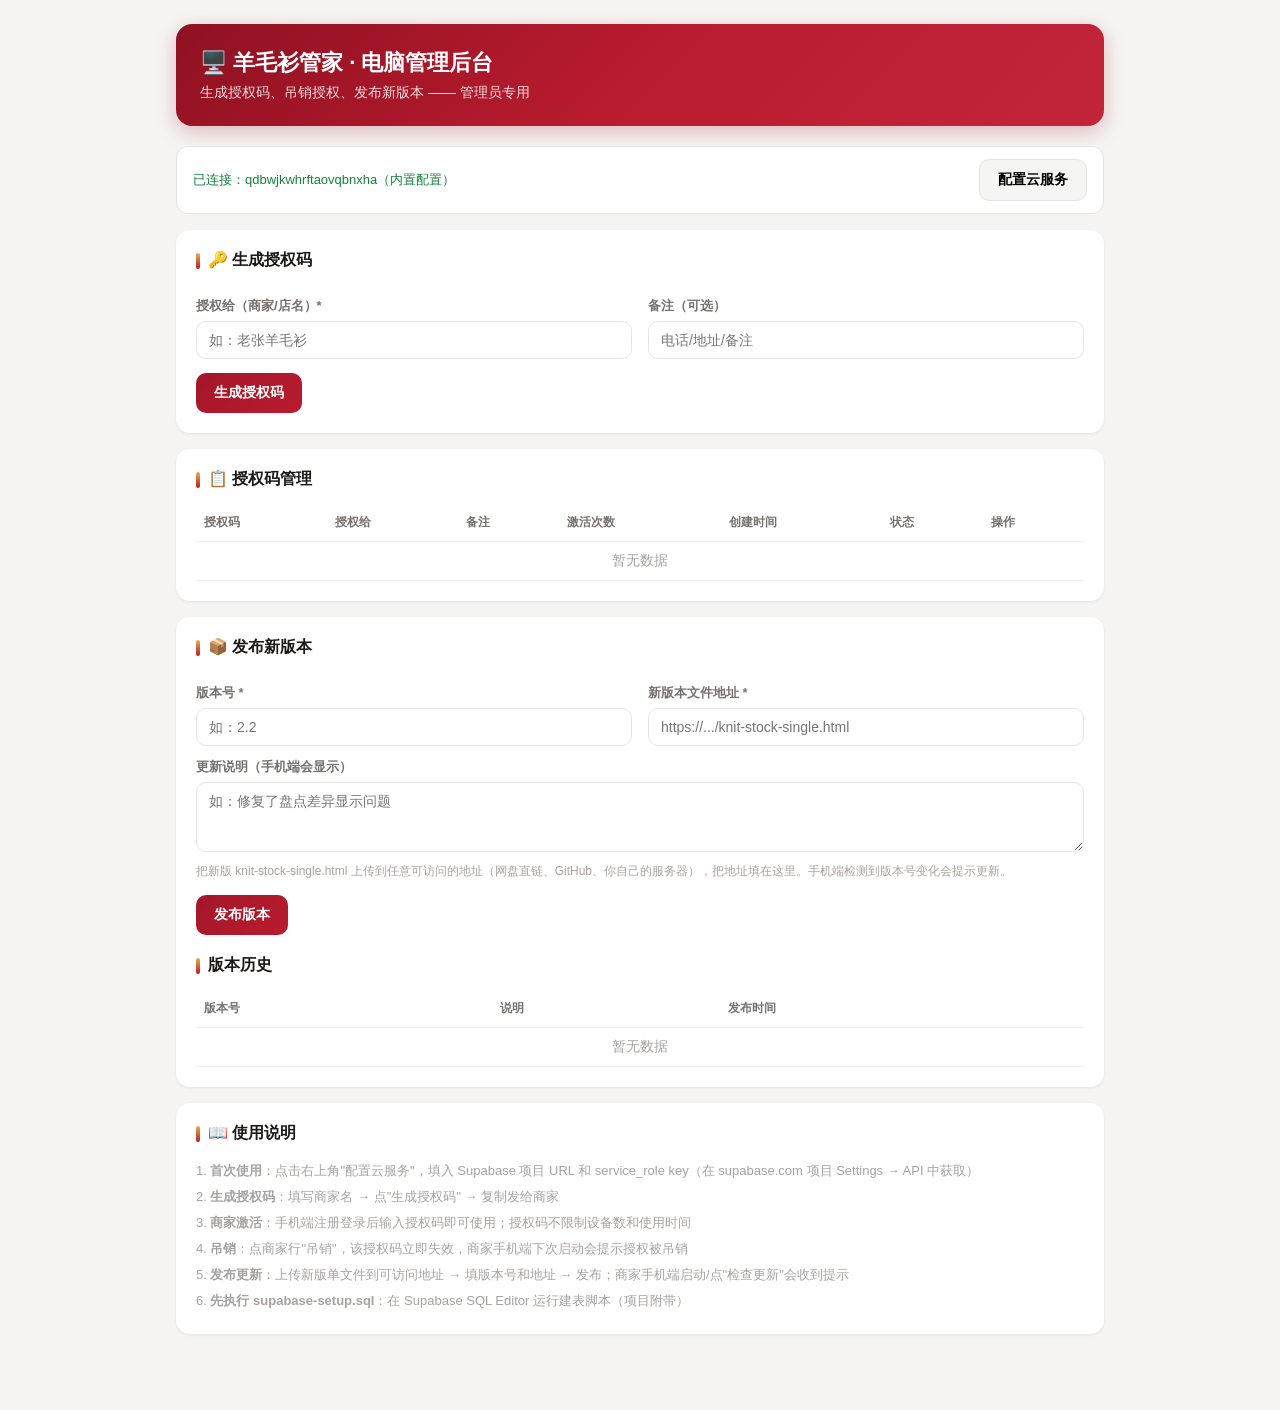
==== admin.html @ 99eb9aea "?? admin.html" ====
<!DOCTYPE html>
<html lang="zh-CN">
<head>
<meta charset="UTF-8">
<meta name="viewport" content="width=device-width, initial-scale=1.0">
<title>羊毛衫管家 · 电脑管理后台</title>
<style>
* { box-sizing: border-box; margin: 0; padding: 0; }
body {
  font-family: -apple-system, BlinkMacSystemFont, "Segoe UI", "PingFang SC", "Microsoft YaHei", sans-serif;
  background: #f6f4f1; color: #1c1917; min-height: 100vh;
}
.wrap { max-width: 960px; margin: 0 auto; padding: 24px 16px 60px; }
header {
  background: linear-gradient(135deg, #8f1122, #b91c2e 50%, #c2253a);
  color: #fff; border-radius: 16px; padding: 24px; margin-bottom: 20px;
  box-shadow: 0 6px 20px rgba(143,17,34,.25);
}
header h1 { font-size: 22px; margin-bottom: 6px; }
header p { opacity: .85; font-size: 14px; }
.card {
  background: #fff; border-radius: 14px; padding: 20px; margin-bottom: 16px;
  box-shadow: 0 1px 3px rgba(28,25,23,.08);
}
.card h2 { font-size: 16px; margin-bottom: 14px; display: flex; align-items: center; gap: 8px; }
.card h2::before { content: ""; width: 4px; height: 16px; border-radius: 2px; background: linear-gradient(#e8b04b,#b91c2e); }
label { display: block; font-size: 13px; color: #78716c; margin: 12px 0 6px; font-weight: 600; }
input, select, textarea {
  width: 100%; padding: 10px 12px; border: 1.5px solid #e7e5e4; border-radius: 10px;
  font-size: 14px; outline: none; font-family: inherit;
}
input:focus, textarea:focus { border-color: #b91c2e; box-shadow: 0 0 0 3px rgba(185,28,46,.1); }
textarea { min-height: 70px; resize: vertical; }
button {
  border: none; border-radius: 10px; padding: 11px 18px; font-size: 14px; font-weight: 600;
  cursor: pointer; font-family: inherit; transition: all .15s;
}
button:active { transform: scale(.97); }
.btn-primary { background: linear-gradient(135deg,#a4162a,#b91c2e); color: #fff; }
.btn-primary:hover { opacity: .92; }
.btn-ghost { background: #fff; border: 1.5px solid #e7e5e4; color: #1c1917; }
.btn-danger { background: #fee2e2; color: #b91c2e; }
.row { display: flex; gap: 10px; flex-wrap: wrap; }
.row > * { flex: 1; min-width: 140px; }
.grid { display: grid; grid-template-columns: 1fr 1fr; gap: 16px; }
@media (max-width: 640px) { .grid { grid-template-columns: 1fr; } }
table { width: 100%; border-collapse: collapse; font-size: 14px; }
th, td { text-align: left; padding: 10px 8px; border-bottom: 1px solid #f0eeec; }
th { color: #78716c; font-size: 12px; font-weight: 600; }
.badge { display: inline-block; padding: 2px 10px; border-radius: 12px; font-size: 12px; font-weight: 600; }
.badge.active { background: #dcfce7; color: #15803d; }
.badge.revoked { background: #fee2e2; color: #b91c2e; }
.code-cell { font-family: ui-monospace, Consolas, monospace; font-weight: 700; letter-spacing: .5px; }
.hint { font-size: 12px; color: #a8a29e; margin-top: 6px; line-height: 1.6; }
.gen-result {
  background: #f9fafb; border: 1.5px dashed #e7e5e4; border-radius: 10px;
  padding: 14px; margin-top: 12px; font-family: ui-monospace, Consolas, monospace;
  font-size: 18px; font-weight: 700; text-align: center; letter-spacing: 2px; color: #b91c2e;
  word-break: break-all;
}
.copy-btn { margin-top: 8px; }
.msg { padding: 10px 14px; border-radius: 10px; margin-top: 12px; font-size: 13px; display: none; }
.msg.ok { display: block; background: #dcfce7; color: #15803d; }
.msg.err { display: block; background: #fee2e2; color: #b91c2e; }
.status-bar {
  background: #fff; border: 1px solid #e7e5e4; border-radius: 12px;
  padding: 12px 16px; margin-bottom: 16px; font-size: 13px; color: #78716c;
  display: flex; align-items: center; justify-content: space-between; gap: 10px; flex-wrap: wrap;
}
.config-form { display: none; }
.config-form.show { display: block; }
.config-btn { background: #f5f5f4; border: 1.5px solid #e7e5e4; }
.vers { font-family: ui-monospace, Consolas, monospace; }
</style>
</head>
<body>
<div class="wrap">
  <header>
    <h1>🖥️ 羊毛衫管家 · 电脑管理后台</h1>
    <p>生成授权码、吊销授权、发布新版本 —— 管理员专用</p>
  </header>

  <!-- 状态栏 -->
  <div class="status-bar">
    <span id="status-text">未连接云服务</span>
    <button class="config-btn" id="btn-config">配置云服务</button>
  </div>

  <!-- 配置表单 -->
  <div class="card config-form" id="config-form">
    <h2>连接 Supabase</h2>
    <label>Supabase URL</label>
    <input id="cfg-url" placeholder="https://xxxx.supabase.co">
    <label>Service Role Key（服务端密钥，仅电脑后台使用，切勿发给手机）</label>
    <input id="cfg-key" type="password" placeholder="eyJhbGciOi...">
    <div class="hint">在 Supabase 项目 → Settings → API 里找到。service_role key 有完全权限，请妥善保管。</div>
    <div class="row" style="margin-top:14px">
      <button class="btn-primary" id="cfg-save">保存并连接</button>
      <button class="btn-ghost" id="cfg-cancel">取消</button>
    </div>
    <div class="msg" id="cfg-msg"></div>
  </div>

  <!-- 生成授权码 -->
  <div class="card">
    <h2>🔑 生成授权码</h2>
    <div class="grid">
      <div>
        <label>授权给（商家/店名）*</label>
        <input id="lic-name" placeholder="如：老张羊毛衫">
      </div>
      <div>
        <label>备注（可选）</label>
        <input id="lic-note" placeholder="电话/地址/备注">
      </div>
    </div>
    <button class="btn-primary" id="lic-generate" style="margin-top:14px">生成授权码</button>
    <div class="gen-result" id="lic-result" style="display:none"></div>
    <button class="btn-ghost copy-btn" id="lic-copy" style="display:none">复制授权码</button>
    <div class="msg" id="lic-msg"></div>
  </div>

  <!-- 授权码列表 -->
  <div class="card">
    <h2>📋 授权码管理</h2>
    <table>
      <thead>
        <tr><th>授权码</th><th>授权给</th><th>备注</th><th>激活次数</th><th>创建时间</th><th>状态</th><th>操作</th></tr>
      </thead>
      <tbody id="lic-table"><tr><td colspan="7" style="text-align:center;color:#a8a29e">暂无数据</td></tr></tbody>
    </table>
  </div>

  <!-- 发布版本 -->
  <div class="card">
    <h2>📦 发布新版本</h2>
    <div class="grid">
      <div>
        <label>版本号 *</label>
        <input id="ver-num" placeholder="如：2.2">
      </div>
      <div>
        <label>新版本文件地址 *</label>
        <input id="ver-url" placeholder="https://.../knit-stock-single.html">
      </div>
    </div>
    <label>更新说明（手机端会显示）</label>
    <textarea id="ver-notes" placeholder="如：修复了盘点差异显示问题"></textarea>
    <div class="hint">把新版 knit-stock-single.html 上传到任意可访问的地址（网盘直链、GitHub、你自己的服务器），把地址填在这里。手机端检测到版本号变化会提示更新。</div>
    <button class="btn-primary" id="ver-publish" style="margin-top:14px">发布版本</button>
    <div class="msg" id="ver-msg"></div>
    <h2 style="margin-top:20px">版本历史</h2>
    <table>
      <thead><tr><th>版本号</th><th>说明</th><th>发布时间</th></tr></thead>
      <tbody id="ver-table"><tr><td colspan="3" style="text-align:center;color:#a8a29e">暂无数据</td></tr></tbody>
    </table>
  </div>

  <!-- 使用说明 -->
  <div class="card">
    <h2>📖 使用说明</h2>
    <div class="hint" style="font-size:13px;line-height:2">
      1. <b>首次使用</b>：点击右上角"配置云服务"，填入 Supabase 项目 URL 和 service_role key（在 supabase.com 项目 Settings → API 中获取）<br>
      2. <b>生成授权码</b>：填写商家名 → 点"生成授权码" → 复制发给商家<br>
      3. <b>商家激活</b>：手机端注册登录后输入授权码即可使用；授权码不限制设备数和使用时间<br>
      4. <b>吊销</b>：点商家行"吊销"，该授权码立即失效，商家手机端下次启动会提示授权被吊销<br>
      5. <b>发布更新</b>：上传新版单文件到可访问地址 → 填版本号和地址 → 发布；商家手机端启动/点"检查更新"会收到提示<br>
      6. <b>先执行 supabase-setup.sql</b>：在 Supabase SQL Editor 运行建表脚本（项目附带）
    </div>
  </div>
</div>

<script>
/* ============ 管理后台逻辑 ============ */
const $ = (s) => document.querySelector(s);

let cfg = { url: "", key: "" };
const SKEY = "knit-admin-cfg";

/** 内置默认配置（管理后台专用 service_role key，仅此后台使用） */
const BUILTIN = {
  url: "https://qdbwjkwhrftaovqbnxha.supabase.co",
  key: "eyJhbGciOiJIUzI1NiIsInR5cCI6IkpXVCJ9.eyJpc3MiOiJzdXBhYmFzZSIsInJlZiI6InFkYndqa3docmZ0YW92cWJueGhhIiwicm9sZSI6InNlcnZpY2Vfcm9sZSIsImlhdCI6MTc4Njk1MDc0OSwiZXhwIjoyMTAyNTI2NzQ5fQ._Ajl7V5nZ98vkz7G0U2AmHcoAip3Yq_cN9t9w4nfKX8"
};

function loadCfg() {
  try { cfg = JSON.parse(localStorage.getItem(SKEY) || "{}"); } catch {}
  // 未配置时用内置默认
  if (!cfg.url || !cfg.key) {
    cfg = { ...BUILTIN };
    saveCfg();
  }
  updateStatus();
}
function saveCfg() {
  localStorage.setItem(SKEY, JSON.stringify(cfg));
  updateStatus();
}
function updateStatus() {
  if (cfg.url && cfg.key) {
    $("#status-text").textContent = "已连接：" + cfg.url.replace("https://", "").replace(".supabase.co", "") + "（内置配置）";
    $("#status-text").style.color = "#15803d";
  } else {
    $("#status-text").textContent = "未连接云服务（点击右侧配置）";
    $("#status-text").style.color = "#a8a29e";
  }
}
function showMsg(el, text, ok) {
  el.textContent = text;
  el.className = "msg " + (ok ? "ok" : "err");
}
function esc(s) {
  return String(s == null ? "" : s).replace(/&/g, "&amp;").replace(/</g, "&lt;").replace(/>/g, "&gt;").replace(/"/g, "&quot;");
}

async function api(path, opts = {}) {
  if (!cfg.url || !cfg.key) throw new Error("未配置云服务，请点右上角\"配置云服务\"");
  const headers = {
    "Content-Type": "application/json",
    "apikey": cfg.key,
    ...(opts.headers || {})
  };
  // 新版 key（sb_ 开头）不是 JWT，不能放 Bearer；旧版 JWT 需要放
  if (!String(cfg.key).startsWith("sb_")) {
    headers["Authorization"] = "Bearer " + cfg.key;
  }
  const res = await fetch(cfg.url + path, { ...opts, headers });
  if (!res.ok) {
    const t = await res.text();
    // 404 常见原因：表未建 / URL 配置错误，给清晰提示
    if (res.status === 404) {
      throw new Error("HTTP 404: 云端表不存在或URL配置错误。请确认已执行 supabase-setup.sql 建表脚本，且 URL 正确（" + cfg.url + "）");
    }
    throw new Error("HTTP " + res.status + ": " + t.slice(0, 200));
  }
  const ct = res.headers.get("content-type") || "";
  return ct.includes("json") ? res.json() : res.text();
}

function genCode() {
  const chars = "ABCDEFGHJKLMNPQRSTUVWXYZ23456789"; // 去掉易混的 I/O/0/1
  const seg = () => Array.from({ length: 4 }, () => chars[Math.floor(Math.random() * chars.length)]).join("");
  return seg() + "-" + seg() + "-" + seg();
}

async function loadLicenses() {
  if (!cfg.url || !cfg.key) return;
  try {
    const rows = await api("/rest/v1/licenses?select=*&order=created_at.desc");
    const activations = await api("/rest/v1/license_activations?select=license_code");
    const countMap = {};
    (activations || []).forEach((a) => { countMap[a.license_code] = (countMap[a.license_code] || 0) + 1; });
    const tb = $("#lic-table");
    if (!rows || !rows.length) {
      tb.innerHTML = '<tr><td colspan="7" style="text-align:center;color:#a8a29e">暂无授权码，点上方生成</td></tr>';
      return;
    }
    tb.innerHTML = rows.map((r) => `
      <tr>
        <td class="code-cell">${esc(r.code)}</td>
        <td>${esc(r.name)}</td>
        <td>${esc(r.note || "—")}</td>
        <td>${countMap[r.code] || 0}</td>
        <td>${new Date(r.created_at).toLocaleDateString("zh-CN")}</td>
        <td>${r.revoked_at ? '<span class="badge revoked">已吊销</span>' : '<span class="badge active">有效</span>'}</td>
        <td>${r.revoked_at ? "" : `<button class="btn-danger" data-revoke="${esc(r.code)}">吊销</button>`}</td>
      </tr>`).join("");
    $$("[data-revoke]").forEach((b) => {
      b.onclick = () => revokeLicense(b.dataset.revoke);
    });
  } catch (e) {
    $("#lic-table").innerHTML = `<tr><td colspan="7" style="text-align:center;color:#b91c2e">加载失败：${esc(e.message)}</td></tr>`;
  }
}

async function revokeLicense(code) {
  if (!confirm("确定吊销授权码 " + code + " 吗？该商家的手机将立即失效。")) return;
  try {
    await api("/rest/v1/licenses?code=eq." + encodeURIComponent(code), {
      method: "PATCH",
      body: JSON.stringify({ revoked_at: new Date().toISOString() })
    });
    showMsg($("#lic-msg"), "已吊销 " + code, true);
    loadLicenses();
  } catch (e) {
    showMsg($("#lic-msg"), "操作失败：" + e.message, false);
  }
}

async function loadVersions() {
  if (!cfg.url || !cfg.key) return;
  try {
    const rows = await api("/rest/v1/app_versions?select=*&order=created_at.desc");
    const tb = $("#ver-table");
    if (!rows || !rows.length) {
      tb.innerHTML = '<tr><td colspan="3" style="text-align:center;color:#a8a29e">暂无版本</td></tr>';
      return;
    }
    tb.innerHTML = rows.map((r) => `
      <tr>
        <td class="vers">v${esc(r.version)}</td>
        <td>${esc(r.notes || "—")}</td>
        <td>${new Date(r.created_at).toLocaleString("zh-CN")}</td>
      </tr>`).join("");
  } catch (e) {
    $("#ver-table").innerHTML = `<tr><td colspan="3" style="text-align:center;color:#b91c2e">加载失败：${esc(e.message)}</td></tr>`;
  }
}

/* ============ 事件 ============ */
const $$ = (s) => Array.from(document.querySelectorAll(s));

$("#btn-config").onclick = () => {
  const f = $("#config-form");
  f.classList.toggle("show");
  if (f.classList.contains("show")) {
    $("#cfg-url").value = cfg.url || BUILTIN.url;
    $("#cfg-key").value = cfg.key || BUILTIN.key;
  }
};
$("#cfg-save").onclick = () => {
  const url = $("#cfg-url").value.trim().replace(/\/+$/, "");
  const key = $("#cfg-key").value.trim();
  if (!url || !key) return showMsg($("#cfg-msg"), "请填写 URL 和 key", false);
  cfg = { url, key };
  saveCfg();
  $("#config-form").classList.remove("show");
  showMsg($("#cfg-msg"), "已保存并连接 ✅", true);
  loadLicenses();
  loadVersions();
};
$("#cfg-cancel").onclick = () => $("#config-form").classList.remove("show");

$("#lic-generate").onclick = async () => {
  const name = $("#lic-name").value.trim();
  if (!name) return showMsg($("#lic-msg"), "请填写授权对象", false);
  if (!cfg.url || !cfg.key) return showMsg($("#lic-msg"), "请先配置云服务", false);
  const code = genCode();
  try {
    await api("/rest/v1/licenses", {
      method: "POST",
      headers: { "Prefer": "return=minimal" },
      body: JSON.stringify({ code, name, note: $("#lic-note").value.trim() })
    });
    $("#lic-result").textContent = code;
    $("#lic-result").style.display = "block";
    $("#lic-copy").style.display = "block";
    showMsg($("#lic-msg"), "授权码已生成 ✅", true);
    $("#lic-name").value = "";
    $("#lic-note").value = "";
    loadLicenses();
  } catch (e) {
    showMsg($("#lic-msg"), "生成失败：" + e.message, false);
  }
};
$("#lic-copy").onclick = () => {
  const code = $("#lic-result").textContent;
  navigator.clipboard.writeText(code).then(() => {
    $("#lic-copy").textContent = "已复制 ✅";
    setTimeout(() => { $("#lic-copy").textContent = "复制授权码"; }, 1500);
  });
};

$("#ver-publish").onclick = async () => {
  const version = $("#ver-num").value.trim();
  const url = $("#ver-url").value.trim();
  if (!version || !url) return showMsg($("#ver-msg"), "请填写版本号和文件地址", false);
  if (!cfg.url || !cfg.key) return showMsg($("#ver-msg"), "请先配置云服务", false);
  try {
    await api("/rest/v1/app_versions", {
      method: "POST",
      headers: { "Prefer": "resolution=merge-duplicates,return=minimal" },
      body: JSON.stringify({ version, url, notes: $("#ver-notes").value.trim() })
    });
    showMsg($("#ver-msg"), "版本 v" + version + " 已发布 ✅ 手机端将检测到更新", true);
    $("#ver-num").value = "";
    $("#ver-url").value = "";
    $("#ver-notes").value = "";
    loadVersions();
  } catch (e) {
    showMsg($("#ver-msg"), "发布失败：" + e.message, false);
  }
};

loadCfg();
</script>
</body>
</html>
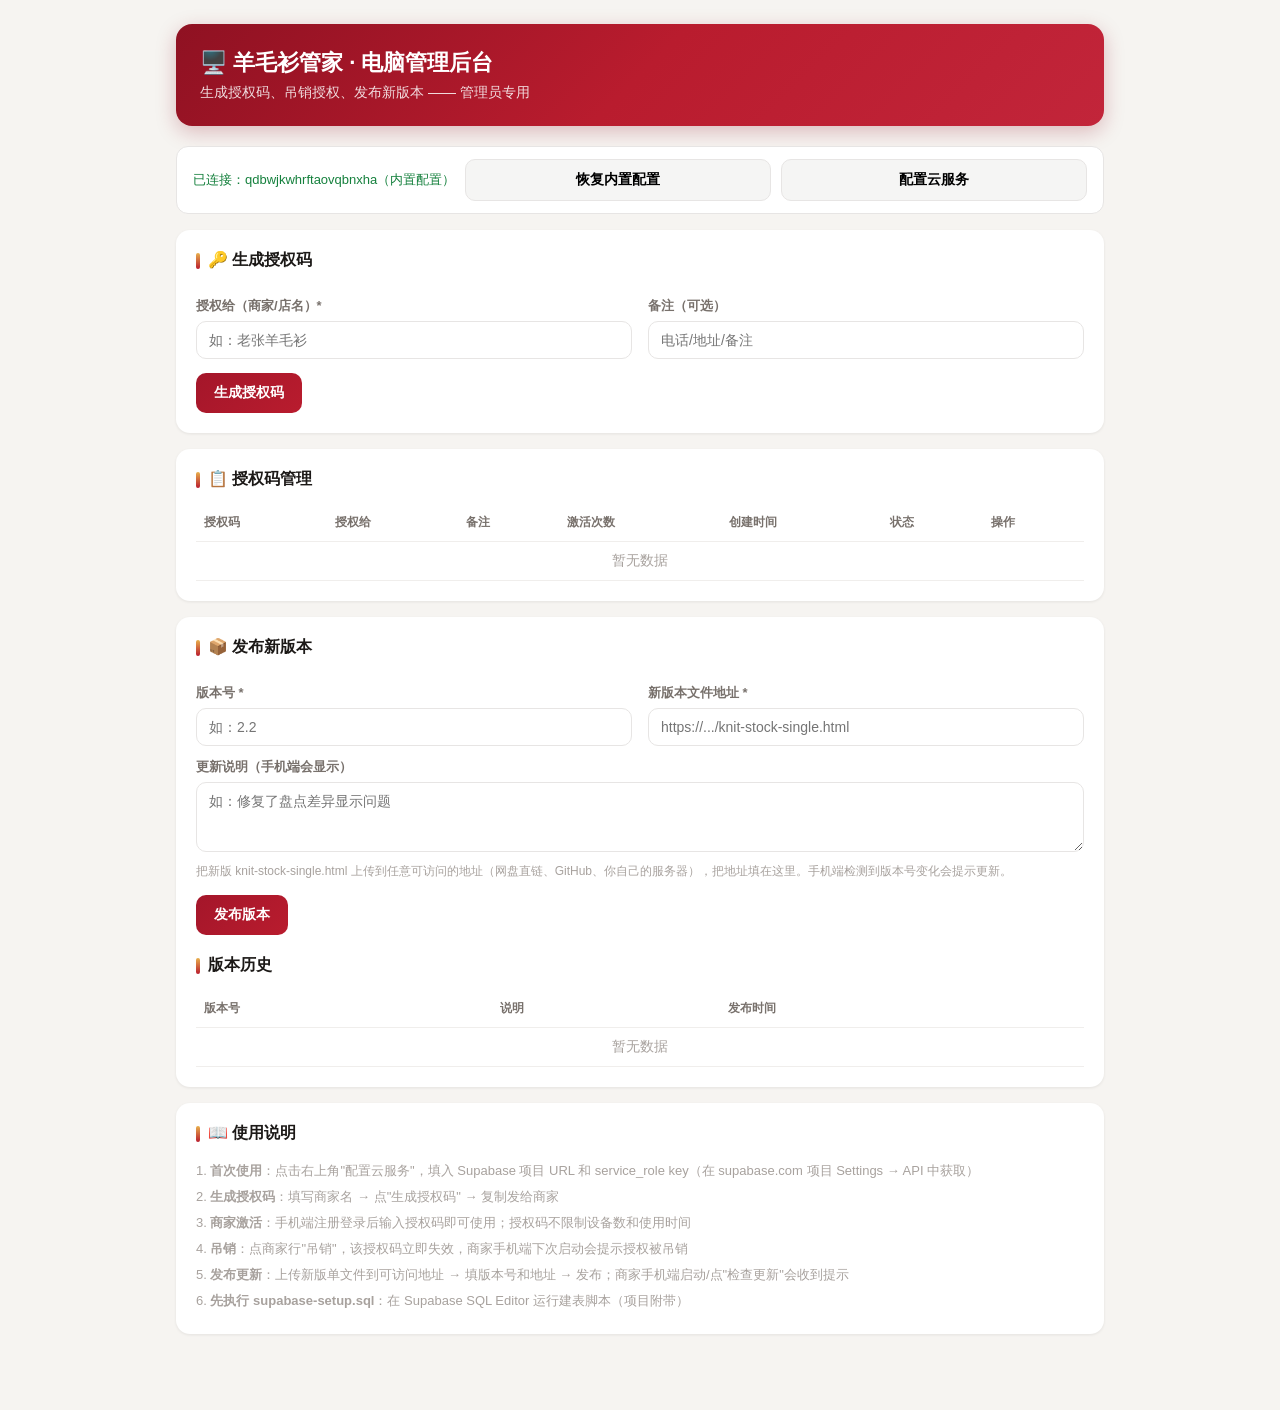
==== commit 21556510: "发布 v3.24" ====
--- a/admin.html
+++ b/admin.html
@@ -83,7 +83,10 @@
   <!-- 状态栏 -->
   <div class="status-bar">
     <span id="status-text">未连接云服务</span>
-    <button class="config-btn" id="btn-config">配置云服务</button>
+    <div class="row" style="flex:1;min-width:180px;justify-content:flex-end;margin:0">
+      <button class="config-btn" id="btn-reset">恢复内置配置</button>
+      <button class="config-btn" id="btn-config">配置云服务</button>
+    </div>
   </div>
 
   <!-- 配置表单 -->
@@ -198,7 +201,8 @@
 }
 function updateStatus() {
   if (cfg.url && cfg.key) {
-    $("#status-text").textContent = "已连接：" + cfg.url.replace("https://", "").replace(".supabase.co", "") + "（内置配置）";
+    const isBuiltin = cfg.url === BUILTIN.url && cfg.key === BUILTIN.key;
+    $("#status-text").textContent = "已连接：" + cfg.url.replace("https://", "").replace(".supabase.co", "") + (isBuiltin ? "（内置配置）" : "（自定义配置）");
     $("#status-text").style.color = "#15803d";
   } else {
     $("#status-text").textContent = "未连接云服务（点击右侧配置）";
@@ -318,6 +322,16 @@
     $("#cfg-key").value = cfg.key || BUILTIN.key;
   }
 };
+// 恢复内置配置：清除浏览器里保存的旧连接（旧配置会导致授权码显示为空）
+$("#btn-reset").onclick = () => {
+  if (!confirm("恢复为内置默认连接？（会清除本机保存的旧配置）")) return;
+  localStorage.removeItem(SKEY);
+  cfg = { ...BUILTIN };
+  saveCfg();
+  loadLicenses();
+  loadVersions();
+  showMsg($("#cfg-msg"), "已恢复内置配置并重新连接 ✅", true);
+};
 $("#cfg-save").onclick = () => {
   const url = $("#cfg-url").value.trim().replace(/\/+$/, "");
   const key = $("#cfg-key").value.trim();
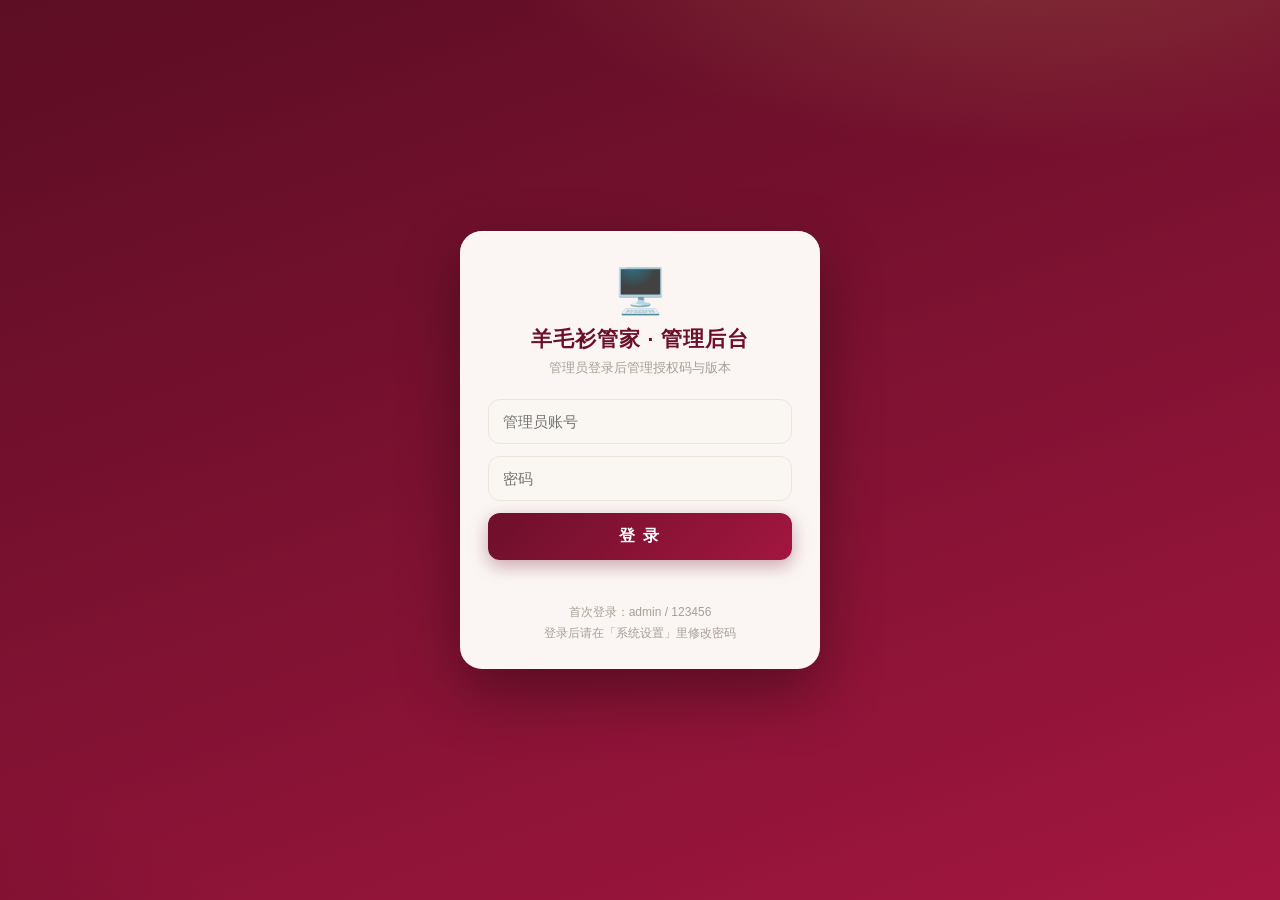
==== commit a887b7b4: "发布 v3.31" ====
--- a/admin.html
+++ b/admin.html
@@ -2,185 +2,310 @@
 <html lang="zh-CN">
 <head>
 <meta charset="UTF-8">
-<meta name="viewport" content="width=device-width, initial-scale=1.0">
-<title>羊毛衫管家 · 电脑管理后台</title>
+<meta name="viewport" content="width=device-width, initial-scale=1.0, maximum-scale=1.0, user-scalable=no">
+<title>羊毛衫管家 · 管理后台</title>
 <style>
 * { box-sizing: border-box; margin: 0; padding: 0; }
 body {
   font-family: -apple-system, BlinkMacSystemFont, "Segoe UI", "PingFang SC", "Microsoft YaHei", sans-serif;
-  background: #f6f4f1; color: #1c1917; min-height: 100vh;
-}
-.wrap { max-width: 960px; margin: 0 auto; padding: 24px 16px 60px; }
-header {
-  background: linear-gradient(135deg, #8f1122, #b91c2e 50%, #c2253a);
-  color: #fff; border-radius: 16px; padding: 24px; margin-bottom: 20px;
-  box-shadow: 0 6px 20px rgba(143,17,34,.25);
-}
-header h1 { font-size: 22px; margin-bottom: 6px; }
-header p { opacity: .85; font-size: 14px; }
+  background: #f4f0ea; color: #241d1b; min-height: 100vh;
+}
+.hidden { display: none !important; }
+
+/* ============ 登录页 ============ */
+#login-mask {
+  position: fixed; inset: 0; z-index: 999;
+  display: flex; align-items: center; justify-content: center; padding: 20px;
+  background:
+    radial-gradient(900px 400px at 80% -10%, rgba(201,163,92,.25), transparent 60%),
+    radial-gradient(700px 400px at -10% 110%, rgba(109,15,43,.55), transparent 55%),
+    linear-gradient(160deg, #5c0d24 0%, #7a1130 45%, #a3163f 100%);
+}
+.login-card {
+  background: rgba(255,253,250,.97); border-radius: 22px; padding: 34px 28px 26px;
+  width: 100%; max-width: 360px; text-align: center;
+  box-shadow: 0 24px 60px rgba(0,0,0,.35), inset 0 1px 0 rgba(255,255,255,.7);
+}
+.login-logo { font-size: 44px; margin-bottom: 8px; }
+.login-card h1 { font-size: 21px; color: #6d0f2b; letter-spacing: 1px; }
+.login-card .sub { font-size: 13px; color: #a89f95; margin: 6px 0 22px; }
+.login-card input {
+  width: 100%; padding: 13px 14px; margin-bottom: 12px;
+  border: 1.5px solid #ebe5de; border-radius: 12px; font-size: 15px; outline: none;
+  background: #faf7f2;
+}
+.login-card input:focus { border-color: #c9a35c; box-shadow: 0 0 0 3px rgba(201,163,92,.15); }
+.login-btn {
+  width: 100%; padding: 13px; border: none; border-radius: 12px;
+  background: linear-gradient(135deg, #6d0f2b, #a3163f); color: #fff;
+  font-size: 16px; font-weight: 700; cursor: pointer; letter-spacing: 2px;
+  box-shadow: 0 6px 18px rgba(109,15,43,.35);
+}
+.login-btn:active { transform: scale(.97); }
+.login-err { color: #b41845; font-size: 13px; margin-top: 10px; min-height: 18px; }
+.login-hint { font-size: 12px; color: #a89f95; margin-top: 14px; line-height: 1.7; }
+
+/* ============ 布局 ============ */
+.app { max-width: 1180px; margin: 0 auto; padding: 0 16px 60px; }
+.navbar {
+  display: flex; align-items: center; justify-content: space-between; gap: 12px;
+  padding: 18px 0 14px; flex-wrap: wrap;
+}
+.brand { display: flex; align-items: center; gap: 10px; }
+.brand .logo {
+  width: 40px; height: 40px; border-radius: 12px; font-size: 20px;
+  background: linear-gradient(135deg, #6d0f2b, #a3163f); color: #fff;
+  display: flex; align-items: center; justify-content: center;
+  box-shadow: 0 4px 12px rgba(109,15,43,.3);
+}
+.brand h1 { font-size: 19px; color: #6d0f2b; letter-spacing: .5px; }
+.brand small { display: block; font-size: 12px; color: #a89f95; font-weight: 400; }
+.navbar-right { display: flex; align-items: center; gap: 10px; flex-wrap: wrap; }
+.status-pill {
+  font-size: 12.5px; padding: 7px 14px; border-radius: 20px;
+  background: #fffdfa; border: 1px solid #ebe5de; color: #7a726a;
+  display: flex; align-items: center; gap: 6px;
+}
+.status-pill .dot { width: 8px; height: 8px; border-radius: 50%; background: #c9a35c; }
+.status-pill.on .dot { background: #15803d; }
+.logout-btn {
+  border: 1.5px solid #ebe5de; background: #fffdfa; color: #7a726a;
+  padding: 8px 16px; border-radius: 20px; font-size: 13px; cursor: pointer;
+}
+.logout-btn:hover { border-color: #b41845; color: #b41845; }
+
+/* Tab 导航 */
+.tabs {
+  display: flex; gap: 6px; margin-bottom: 18px; flex-wrap: wrap;
+  background: #fffdfa; border: 1px solid #ebe5de; border-radius: 16px; padding: 6px;
+  box-shadow: 0 2px 10px rgba(36,29,27,.04);
+}
+.tab-btn {
+  flex: 1; min-width: 120px; padding: 11px 8px; border: none; border-radius: 12px;
+  background: transparent; font-size: 14px; font-weight: 600; color: #7a726a;
+  cursor: pointer; transition: all .2s;
+}
+.tab-btn:hover { color: #6d0f2b; }
+.tab-btn.active {
+  background: linear-gradient(135deg, #6d0f2b, #a3163f); color: #fff;
+  box-shadow: 0 4px 12px rgba(109,15,43,.3);
+}
+
+/* 卡片 */
 .card {
-  background: #fff; border-radius: 14px; padding: 20px; margin-bottom: 16px;
-  box-shadow: 0 1px 3px rgba(28,25,23,.08);
-}
-.card h2 { font-size: 16px; margin-bottom: 14px; display: flex; align-items: center; gap: 8px; }
-.card h2::before { content: ""; width: 4px; height: 16px; border-radius: 2px; background: linear-gradient(#e8b04b,#b91c2e); }
-label { display: block; font-size: 13px; color: #78716c; margin: 12px 0 6px; font-weight: 600; }
+  background: #fffdfa; border: 1px solid #ebe5de; border-radius: 18px; padding: 22px;
+  margin-bottom: 16px; box-shadow: 0 2px 10px rgba(36,29,27,.04), inset 0 1px 0 rgba(255,255,255,.7);
+}
+.card h2 {
+  font-size: 16px; color: #241d1b; margin-bottom: 16px; display: flex; align-items: center; gap: 8px;
+}
+.card h2::before { content: ""; width: 4px; height: 16px; border-radius: 2px; background: linear-gradient(#c9a35c, #a3163f); }
+.grid { display: grid; grid-template-columns: 1fr 1fr; gap: 16px; }
+@media (max-width: 720px) { .grid { grid-template-columns: 1fr; } }
+
+/* 概览统计卡 */
+.stat-grid { display: grid; grid-template-columns: repeat(auto-fit, minmax(150px, 1fr)); gap: 12px; margin-bottom: 16px; }
+.stat-box {
+  background: linear-gradient(160deg, #fffdfa, #f6f1ea); border: 1px solid #ebe5de;
+  border-radius: 16px; padding: 18px 16px; text-align: center;
+}
+.stat-box .num { font-size: 26px; font-weight: 800; background: linear-gradient(120deg, #6d0f2b, #c9a35c); -webkit-background-clip: text; background-clip: text; -webkit-text-fill-color: transparent; }
+.stat-box .lbl { font-size: 12.5px; color: #a89f95; margin-top: 4px; }
+
+/* 表单 */
+label { display: block; font-size: 13px; color: #7a726a; margin: 12px 0 6px; font-weight: 600; }
 input, select, textarea {
-  width: 100%; padding: 10px 12px; border: 1.5px solid #e7e5e4; border-radius: 10px;
-  font-size: 14px; outline: none; font-family: inherit;
-}
-input:focus, textarea:focus { border-color: #b91c2e; box-shadow: 0 0 0 3px rgba(185,28,46,.1); }
+  width: 100%; padding: 11px 13px; border: 1.5px solid #ebe5de; border-radius: 11px;
+  font-size: 14px; outline: none; font-family: inherit; background: #faf7f2;
+}
+input:focus, textarea:focus { border-color: #c9a35c; box-shadow: 0 0 0 3px rgba(201,163,92,.14); background: #fff; }
 textarea { min-height: 70px; resize: vertical; }
-button {
-  border: none; border-radius: 10px; padding: 11px 18px; font-size: 14px; font-weight: 600;
-  cursor: pointer; font-family: inherit; transition: all .15s;
-}
+button { border: none; border-radius: 11px; padding: 11px 18px; font-size: 14px; font-weight: 600; cursor: pointer; font-family: inherit; transition: all .15s; }
 button:active { transform: scale(.97); }
-.btn-primary { background: linear-gradient(135deg,#a4162a,#b91c2e); color: #fff; }
-.btn-primary:hover { opacity: .92; }
-.btn-ghost { background: #fff; border: 1.5px solid #e7e5e4; color: #1c1917; }
-.btn-danger { background: #fee2e2; color: #b91c2e; }
-.row { display: flex; gap: 10px; flex-wrap: wrap; }
-.row > * { flex: 1; min-width: 140px; }
-.grid { display: grid; grid-template-columns: 1fr 1fr; gap: 16px; }
-@media (max-width: 640px) { .grid { grid-template-columns: 1fr; } }
+.btn-primary { background: linear-gradient(135deg, #6d0f2b, #a3163f); color: #fff; box-shadow: 0 4px 12px rgba(109,15,43,.28); }
+.btn-primary:hover { opacity: .93; }
+.btn-ghost { background: #fff; border: 1.5px solid #ebe5de; color: #241d1b; }
+.btn-danger { background: #fce7ec; color: #b41845; }
+.btn-warn { background: #fef3c7; color: #92600a; }
+.row { display: flex; gap: 10px; flex-wrap: wrap; margin-top: 14px; }
+.row > * { flex: 1; min-width: 130px; }
+
+/* 表格 */
+.table-wrap { overflow-x: auto; }
 table { width: 100%; border-collapse: collapse; font-size: 14px; }
-th, td { text-align: left; padding: 10px 8px; border-bottom: 1px solid #f0eeec; }
-th { color: #78716c; font-size: 12px; font-weight: 600; }
-.badge { display: inline-block; padding: 2px 10px; border-radius: 12px; font-size: 12px; font-weight: 600; }
+th, td { text-align: left; padding: 12px 10px; border-bottom: 1px solid #f1ece5; white-space: nowrap; }
+th { color: #a89f95; font-size: 12px; font-weight: 600; }
+tr:hover td { background: #faf7f2; }
+.code-cell { font-family: ui-monospace, Consolas, monospace; font-weight: 700; letter-spacing: .5px; color: #6d0f2b; }
+.badge { display: inline-block; padding: 3px 12px; border-radius: 20px; font-size: 12px; font-weight: 600; }
 .badge.active { background: #dcfce7; color: #15803d; }
-.badge.revoked { background: #fee2e2; color: #b91c2e; }
-.code-cell { font-family: ui-monospace, Consolas, monospace; font-weight: 700; letter-spacing: .5px; }
-.hint { font-size: 12px; color: #a8a29e; margin-top: 6px; line-height: 1.6; }
+.badge.revoked { background: #fce7ec; color: #b41845; }
+.tbl-btn { padding: 6px 12px; font-size: 12.5px; border-radius: 9px; }
+.tbl-btn + .tbl-btn { margin-left: 6px; }
+
+/* 生成结果 */
 .gen-result {
-  background: #f9fafb; border: 1.5px dashed #e7e5e4; border-radius: 10px;
-  padding: 14px; margin-top: 12px; font-family: ui-monospace, Consolas, monospace;
-  font-size: 18px; font-weight: 700; text-align: center; letter-spacing: 2px; color: #b91c2e;
+  background: #faf7f2; border: 1.5px dashed #c9a35c; border-radius: 12px;
+  padding: 16px; margin-top: 14px; font-family: ui-monospace, monospace;
+  font-size: 20px; font-weight: 700; text-align: center; letter-spacing: 3px; color: #6d0f2b;
   word-break: break-all;
 }
-.copy-btn { margin-top: 8px; }
-.msg { padding: 10px 14px; border-radius: 10px; margin-top: 12px; font-size: 13px; display: none; }
+.msg { padding: 11px 14px; border-radius: 10px; margin-top: 12px; font-size: 13px; display: none; }
 .msg.ok { display: block; background: #dcfce7; color: #15803d; }
-.msg.err { display: block; background: #fee2e2; color: #b91c2e; }
-.status-bar {
-  background: #fff; border: 1px solid #e7e5e4; border-radius: 12px;
-  padding: 12px 16px; margin-bottom: 16px; font-size: 13px; color: #78716c;
-  display: flex; align-items: center; justify-content: space-between; gap: 10px; flex-wrap: wrap;
-}
-.config-form { display: none; }
-.config-form.show { display: block; }
-.config-btn { background: #f5f5f4; border: 1.5px solid #e7e5e4; }
-.vers { font-family: ui-monospace, Consolas, monospace; }
+.msg.err { display: block; background: #fce7ec; color: #b41845; }
+.hint { font-size: 12px; color: #a89f95; margin-top: 6px; line-height: 1.7; }
+.fade-in { animation: fadeIn .3s ease; }
+@keyframes fadeIn { from { opacity: 0; transform: translateY(6px); } to { opacity: 1; transform: none; } }
 </style>
 </head>
 <body>
-<div class="wrap">
-  <header>
-    <h1>🖥️ 羊毛衫管家 · 电脑管理后台</h1>
-    <p>生成授权码、吊销授权、发布新版本 —— 管理员专用</p>
-  </header>
-
-  <!-- 状态栏 -->
-  <div class="status-bar">
-    <span id="status-text">未连接云服务</span>
-    <div class="row" style="flex:1;min-width:180px;justify-content:flex-end;margin:0">
-      <button class="config-btn" id="btn-reset">恢复内置配置</button>
-      <button class="config-btn" id="btn-config">配置云服务</button>
-    </div>
-  </div>
-
-  <!-- 配置表单 -->
-  <div class="card config-form" id="config-form">
-    <h2>连接 Supabase</h2>
-    <label>Supabase URL</label>
-    <input id="cfg-url" placeholder="https://xxxx.supabase.co">
-    <label>Service Role Key（服务端密钥，仅电脑后台使用，切勿发给手机）</label>
-    <input id="cfg-key" type="password" placeholder="eyJhbGciOi...">
-    <div class="hint">在 Supabase 项目 → Settings → API 里找到。service_role key 有完全权限，请妥善保管。</div>
-    <div class="row" style="margin-top:14px">
-      <button class="btn-primary" id="cfg-save">保存并连接</button>
-      <button class="btn-ghost" id="cfg-cancel">取消</button>
-    </div>
-    <div class="msg" id="cfg-msg"></div>
-  </div>
-
-  <!-- 生成授权码 -->
-  <div class="card">
-    <h2>🔑 生成授权码</h2>
-    <div class="grid">
-      <div>
-        <label>授权给（商家/店名）*</label>
-        <input id="lic-name" placeholder="如：老张羊毛衫">
-      </div>
-      <div>
-        <label>备注（可选）</label>
-        <input id="lic-note" placeholder="电话/地址/备注">
-      </div>
-    </div>
-    <button class="btn-primary" id="lic-generate" style="margin-top:14px">生成授权码</button>
-    <div class="gen-result" id="lic-result" style="display:none"></div>
-    <button class="btn-ghost copy-btn" id="lic-copy" style="display:none">复制授权码</button>
-    <div class="msg" id="lic-msg"></div>
-  </div>
-
-  <!-- 授权码列表 -->
-  <div class="card">
-    <h2>📋 授权码管理</h2>
-    <table>
-      <thead>
-        <tr><th>授权码</th><th>授权给</th><th>备注</th><th>激活次数</th><th>创建时间</th><th>状态</th><th>操作</th></tr>
-      </thead>
-      <tbody id="lic-table"><tr><td colspan="7" style="text-align:center;color:#a8a29e">暂无数据</td></tr></tbody>
-    </table>
-  </div>
-
-  <!-- 发布版本 -->
-  <div class="card">
-    <h2>📦 发布新版本</h2>
-    <div class="grid">
-      <div>
-        <label>版本号 *</label>
-        <input id="ver-num" placeholder="如：2.2">
-      </div>
-      <div>
-        <label>新版本文件地址 *</label>
-        <input id="ver-url" placeholder="https://.../knit-stock-single.html">
-      </div>
-    </div>
-    <label>更新说明（手机端会显示）</label>
-    <textarea id="ver-notes" placeholder="如：修复了盘点差异显示问题"></textarea>
-    <div class="hint">把新版 knit-stock-single.html 上传到任意可访问的地址（网盘直链、GitHub、你自己的服务器），把地址填在这里。手机端检测到版本号变化会提示更新。</div>
-    <button class="btn-primary" id="ver-publish" style="margin-top:14px">发布版本</button>
-    <div class="msg" id="ver-msg"></div>
-    <h2 style="margin-top:20px">版本历史</h2>
-    <table>
-      <thead><tr><th>版本号</th><th>说明</th><th>发布时间</th></tr></thead>
-      <tbody id="ver-table"><tr><td colspan="3" style="text-align:center;color:#a8a29e">暂无数据</td></tr></tbody>
-    </table>
-  </div>
-
-  <!-- 使用说明 -->
-  <div class="card">
-    <h2>📖 使用说明</h2>
-    <div class="hint" style="font-size:13px;line-height:2">
-      1. <b>首次使用</b>：点击右上角"配置云服务"，填入 Supabase 项目 URL 和 service_role key（在 supabase.com 项目 Settings → API 中获取）<br>
-      2. <b>生成授权码</b>：填写商家名 → 点"生成授权码" → 复制发给商家<br>
-      3. <b>商家激活</b>：手机端注册登录后输入授权码即可使用；授权码不限制设备数和使用时间<br>
-      4. <b>吊销</b>：点商家行"吊销"，该授权码立即失效，商家手机端下次启动会提示授权被吊销<br>
-      5. <b>发布更新</b>：上传新版单文件到可访问地址 → 填版本号和地址 → 发布；商家手机端启动/点"检查更新"会收到提示<br>
-      6. <b>先执行 supabase-setup.sql</b>：在 Supabase SQL Editor 运行建表脚本（项目附带）
-    </div>
+
+<!-- 登录 -->
+<div id="login-mask">
+  <div class="login-card">
+    <div class="login-logo">🖥️</div>
+    <h1>羊毛衫管家 · 管理后台</h1>
+    <div class="sub">管理员登录后管理授权码与版本</div>
+    <input id="lg-user" placeholder="管理员账号" autocomplete="username">
+    <input id="lg-pass" type="password" placeholder="密码" autocomplete="current-password">
+    <button class="login-btn" id="lg-btn">登 录</button>
+    <div class="login-err" id="lg-err"></div>
+    <div class="login-hint">首次登录：admin / 123456<br>登录后请在「系统设置」里修改密码</div>
   </div>
 </div>
 
+<div id="main" class="app hidden">
+  <nav class="navbar">
+    <div class="brand">
+      <div class="logo">🧥</div>
+      <div><h1>羊毛衫管家 · 管理后台</h1><small>生成授权码 · 吊销恢复删除 · 发布版本</small></div>
+    </div>
+    <div class="navbar-right">
+      <span class="status-pill" id="status-text"><span class="dot"></span>未连接云服务</span>
+      <button class="logout-btn" id="btn-logout">退出登录</button>
+    </div>
+  </nav>
+
+  <div class="tabs">
+    <button class="tab-btn active" data-tab="overview">📊 概览</button>
+    <button class="tab-btn" data-tab="licenses">🔑 授权码</button>
+    <button class="tab-btn" data-tab="versions">📦 版本</button>
+    <button class="tab-btn" data-tab="settings">⚙️ 系统设置</button>
+  </div>
+
+  <!-- 概览 -->
+  <div class="tab-page" id="page-overview">
+    <div class="stat-grid" id="overview-stats"></div>
+    <div class="card">
+      <h2>最新授权</h2>
+      <div id="overview-recent"></div>
+    </div>
+  </div>
+
+  <!-- 授权码 -->
+  <div class="tab-page hidden" id="page-licenses">
+    <div class="card">
+      <h2>生成授权码</h2>
+      <div class="grid">
+        <div>
+          <label>授权给（商家/店名）*</label>
+          <input id="lic-name" placeholder="如：老张羊毛衫">
+        </div>
+        <div>
+          <label>备注（可选）</label>
+          <input id="lic-note" placeholder="电话/地址/备注">
+        </div>
+      </div>
+      <button class="btn-primary" id="lic-generate" style="margin-top:14px">生成授权码</button>
+      <div class="gen-result hidden" id="lic-result"></div>
+      <button class="btn-ghost" id="lic-copy" style="margin-top:10px;display:none">复制授权码</button>
+      <div class="msg" id="lic-msg"></div>
+    </div>
+    <div class="card">
+      <h2>授权码管理</h2>
+      <div class="table-wrap">
+        <table>
+          <thead><tr><th>授权码</th><th>授权给</th><th>备注</th><th>激活次数</th><th>创建时间</th><th>状态</th><th>操作</th></tr></thead>
+          <tbody id="lic-table"><tr><td colspan="7" style="text-align:center;color:#a89f95">加载中…</td></tr></tbody>
+        </table>
+      </div>
+    </div>
+  </div>
+
+  <!-- 版本 -->
+  <div class="tab-page hidden" id="page-versions">
+    <div class="card">
+      <h2>发布新版本</h2>
+      <div class="grid">
+        <div>
+          <label>版本号 *</label>
+          <input id="ver-num" placeholder="如：3.31">
+        </div>
+        <div>
+          <label>新版本文件地址 *</label>
+          <input id="ver-url" placeholder="https://.../yangmaoshan-mobile.html">
+        </div>
+      </div>
+      <label>更新说明（手机端公告会显示）</label>
+      <textarea id="ver-notes" placeholder="如：修复了XXX"></textarea>
+      <div class="hint">手机端以线上 version.json 为准自动更新，此处版本表主要作记录。</div>
+      <button class="btn-primary" id="ver-publish" style="margin-top:14px">发布版本</button>
+      <div class="msg" id="ver-msg"></div>
+    </div>
+    <div class="card">
+      <h2>版本历史</h2>
+      <div class="table-wrap">
+        <table>
+          <thead><tr><th>版本号</th><th>说明</th><th>发布时间</th></tr></thead>
+          <tbody id="ver-table"><tr><td colspan="3" style="text-align:center;color:#a89f95">加载中…</td></tr></tbody>
+        </table>
+      </div>
+    </div>
+  </div>
+
+  <!-- 系统设置 -->
+  <div class="tab-page hidden" id="page-settings">
+    <div class="card">
+      <h2>连接 Supabase</h2>
+      <label>Supabase URL</label>
+      <input id="cfg-url" placeholder="https://xxxx.supabase.co">
+      <label>Service Role Key（服务端密钥，切勿发给手机）</label>
+      <input id="cfg-key" type="password" placeholder="eyJhbGciOi...">
+      <div class="row">
+        <button class="btn-primary" id="cfg-save">保存并连接</button>
+        <button class="btn-ghost" id="cfg-cancel">取消</button>
+        <button class="btn-warn" id="btn-reset">恢复内置配置</button>
+      </div>
+      <div class="msg" id="cfg-msg"></div>
+    </div>
+    <div class="card">
+      <h2>修改管理员密码</h2>
+      <label>当前密码</label>
+      <input id="pw-old" type="password" placeholder="输入当前密码">
+      <label>新密码（至少 6 位）</label>
+      <input id="pw-new" type="password" placeholder="新密码">
+      <button class="btn-primary" id="pw-save" style="margin-top:14px">修改密码</button>
+      <div class="msg" id="pw-msg"></div>
+    </div>
+    <div class="card">
+      <h2>使用说明</h2>
+      <div class="hint" style="font-size:13px;line-height:2">
+        1. 生成授权码 → 发给商家 → 商家在手机端输入激活<br>
+        2. 吊销 = 该授权码立即失效；恢复 = 重新生效；删除 = 永久移除（不可恢复）<br>
+        3. 手机端更新以线上 version.json 为准，自动完成；此处版本表仅作记录<br>
+        4. 首次使用后台请先修改默认密码
+      </div>
+    </div>
+  </div>
+</div>
+
 <script>
-/* ============ 管理后台逻辑 ============ */
 const $ = (s) => document.querySelector(s);
-
+const $$ = (s) => Array.from(document.querySelectorAll(s));
+
+/* ============ 配置 ============ */
 let cfg = { url: "", key: "" };
 const SKEY = "knit-admin-cfg";
-
-/** 内置默认配置（管理后台专用 service_role key，仅此后台使用） */
 const BUILTIN = {
   url: "https://qdbwjkwhrftaovqbnxha.supabase.co",
   key: "eyJhbGciOiJIUzI1NiIsInR5cCI6IkpXVCJ9.eyJpc3MiOiJzdXBhYmFzZSIsInJlZiI6InFkYndqa3docmZ0YW92cWJueGhhIiwicm9sZSI6InNlcnZpY2Vfcm9sZSIsImlhdCI6MTc4Njk1MDc0OSwiZXhwIjoyMTAyNTI2NzQ5fQ._Ajl7V5nZ98vkz7G0U2AmHcoAip3Yq_cN9t9w4nfKX8"
@@ -188,53 +313,89 @@
 
 function loadCfg() {
   try { cfg = JSON.parse(localStorage.getItem(SKEY) || "{}"); } catch {}
-  // 未配置时用内置默认
-  if (!cfg.url || !cfg.key) {
-    cfg = { ...BUILTIN };
-    saveCfg();
-  }
-  updateStatus();
-}
-function saveCfg() {
-  localStorage.setItem(SKEY, JSON.stringify(cfg));
-  updateStatus();
-}
+  if (!cfg.url || !cfg.key) { cfg = { ...BUILTIN }; saveCfg(); }
+}
+function saveCfg() { localStorage.setItem(SKEY, JSON.stringify(cfg)); updateStatus(); }
 function updateStatus() {
+  const el = $("#status-text");
   if (cfg.url && cfg.key) {
     const isBuiltin = cfg.url === BUILTIN.url && cfg.key === BUILTIN.key;
-    $("#status-text").textContent = "已连接：" + cfg.url.replace("https://", "").replace(".supabase.co", "") + (isBuiltin ? "（内置配置）" : "（自定义配置）");
-    $("#status-text").style.color = "#15803d";
+    el.innerHTML = '<span class="dot"></span>已连接：' + cfg.url.replace("https://", "").replace(".supabase.co", "") + (isBuiltin ? "（内置）" : "（自定义）");
+    el.classList.add("on");
   } else {
-    $("#status-text").textContent = "未连接云服务（点击右侧配置）";
-    $("#status-text").style.color = "#a8a29e";
+    el.innerHTML = '<span class="dot"></span>未连接云服务';
+    el.classList.remove("on");
   }
 }
-function showMsg(el, text, ok) {
-  el.textContent = text;
-  el.className = "msg " + (ok ? "ok" : "err");
-}
-function esc(s) {
-  return String(s == null ? "" : s).replace(/&/g, "&amp;").replace(/</g, "&lt;").replace(/>/g, "&gt;").replace(/"/g, "&quot;");
-}
-
+function showMsg(el, text, ok) { el.textContent = text; el.className = "msg " + (ok ? "ok" : "err"); }
+function esc(s) { return String(s == null ? "" : s).replace(/&/g, "&amp;").replace(/</g, "&lt;").replace(/>/g, "&gt;").replace(/"/g, "&quot;"); }
+
+/* ============ 登录 ============ */
+async function sha256(str) {
+  try {
+    const buf = await crypto.subtle.digest("SHA-256", new TextEncoder().encode(str));
+    return Array.from(new Uint8Array(buf)).map((b) => b.toString(16).padStart(2, "0")).join("");
+  } catch {
+    let h = 0x811c9dc5;
+    for (let i = 0; i < str.length; i++) { h ^= str.charCodeAt(i); h = Math.imul(h, 0x01000193); }
+    return "h" + (h >>> 0).toString(16);
+  }
+}
+const DEFAULT_USER = "admin";
+const DEFAULT_PASS = "123456";
+function loadPass() { try { return localStorage.getItem("knit-admin-pass") || ""; } catch { return ""; } }
+function loadUser() { try { return localStorage.getItem("knit-admin-user") || DEFAULT_USER; } catch { return DEFAULT_USER; } }
+
+async function doLogin() {
+  const u = $("#lg-user").value.trim();
+  const p = $("#lg-pass").value;
+  const err = $("#lg-err");
+  if (!u || !p) { err.textContent = "请输入账号和密码"; return; }
+  const stored = loadPass();
+  const hash = await sha256(p);
+  const ok = stored
+    ? (u === loadUser() && hash === stored)
+    : (u === DEFAULT_USER && p === DEFAULT_PASS); // 首次：默认账号密码
+  if (ok) {
+    if (!stored) {
+      try {
+        localStorage.setItem("knit-admin-pass", hash);
+        localStorage.setItem("knit-admin-user", u);
+      } catch {}
+    }
+    sessionStorage.setItem("knit-admin-login", "1");
+    err.textContent = "";
+    enterAdmin();
+  } else {
+    err.textContent = "账号或密码错误";
+  }
+}
+
+function enterAdmin() {
+  $("#login-mask").classList.add("hidden");
+  $("#main").classList.remove("hidden");
+  loadCfg();
+  loadLicenses();
+  loadVersions();
+  renderOverview();
+}
+function doLogout() {
+  sessionStorage.removeItem("knit-admin-login");
+  $("#main").classList.add("hidden");
+  $("#login-mask").classList.remove("hidden");
+  $("#lg-user").value = "";
+  $("#lg-pass").value = "";
+}
+
+/* ============ API ============ */
 async function api(path, opts = {}) {
-  if (!cfg.url || !cfg.key) throw new Error("未配置云服务，请点右上角\"配置云服务\"");
-  const headers = {
-    "Content-Type": "application/json",
-    "apikey": cfg.key,
-    ...(opts.headers || {})
-  };
-  // 新版 key（sb_ 开头）不是 JWT，不能放 Bearer；旧版 JWT 需要放
-  if (!String(cfg.key).startsWith("sb_")) {
-    headers["Authorization"] = "Bearer " + cfg.key;
-  }
+  if (!cfg.url || !cfg.key) throw new Error("未配置云服务");
+  const headers = { "Content-Type": "application/json", "apikey": cfg.key, ...(opts.headers || {}) };
+  if (!String(cfg.key).startsWith("sb_")) headers["Authorization"] = "Bearer " + cfg.key;
   const res = await fetch(cfg.url + path, { ...opts, headers });
   if (!res.ok) {
     const t = await res.text();
-    // 404 常见原因：表未建 / URL 配置错误，给清晰提示
-    if (res.status === 404) {
-      throw new Error("HTTP 404: 云端表不存在或URL配置错误。请确认已执行 supabase-setup.sql 建表脚本，且 URL 正确（" + cfg.url + "）");
-    }
+    if (res.status === 404) throw new Error("HTTP 404：表不存在或URL错误，请确认已执行建表脚本");
     throw new Error("HTTP " + res.status + ": " + t.slice(0, 200));
   }
   const ct = res.headers.get("content-type") || "";
@@ -242,38 +403,45 @@
 }
 
 function genCode() {
-  const chars = "ABCDEFGHJKLMNPQRSTUVWXYZ23456789"; // 去掉易混的 I/O/0/1
+  const chars = "ABCDEFGHJKLMNPQRSTUVWXYZ23456789";
   const seg = () => Array.from({ length: 4 }, () => chars[Math.floor(Math.random() * chars.length)]).join("");
   return seg() + "-" + seg() + "-" + seg();
 }
 
+/* ============ 授权码 ============ */
 async function loadLicenses() {
   if (!cfg.url || !cfg.key) return;
+  const tb = $("#lic-table");
   try {
     const rows = await api("/rest/v1/licenses?select=*&order=created_at.desc");
     const activations = await api("/rest/v1/license_activations?select=license_code");
     const countMap = {};
     (activations || []).forEach((a) => { countMap[a.license_code] = (countMap[a.license_code] || 0) + 1; });
-    const tb = $("#lic-table");
     if (!rows || !rows.length) {
-      tb.innerHTML = '<tr><td colspan="7" style="text-align:center;color:#a8a29e">暂无授权码，点上方生成</td></tr>';
-      return;
+      tb.innerHTML = '<tr><td colspan="7" style="text-align:center;color:#a89f95">暂无授权码，去「授权码」页生成</td></tr>';
+    } else {
+      tb.innerHTML = rows.map((r) => `
+        <tr>
+          <td class="code-cell">${esc(r.code)}</td>
+          <td>${esc(r.name)}</td>
+          <td>${esc(r.note || "—")}</td>
+          <td>${countMap[r.code] || 0}</td>
+          <td>${new Date(r.created_at).toLocaleDateString("zh-CN")}</td>
+          <td>${r.revoked_at ? '<span class="badge revoked">已吊销</span>' : '<span class="badge active">有效</span>'}</td>
+          <td>
+            ${r.revoked_at
+              ? `<button class="btn-ghost tbl-btn" data-restore="${esc(r.code)}">恢复</button>`
+              : `<button class="btn-danger tbl-btn" data-revoke="${esc(r.code)}">吊销</button>`}
+            <button class="btn-danger tbl-btn" data-del="${esc(r.code)}">删除</button>
+          </td>
+        </tr>`).join("");
     }
-    tb.innerHTML = rows.map((r) => `
-      <tr>
-        <td class="code-cell">${esc(r.code)}</td>
-        <td>${esc(r.name)}</td>
-        <td>${esc(r.note || "—")}</td>
-        <td>${countMap[r.code] || 0}</td>
-        <td>${new Date(r.created_at).toLocaleDateString("zh-CN")}</td>
-        <td>${r.revoked_at ? '<span class="badge revoked">已吊销</span>' : '<span class="badge active">有效</span>'}</td>
-        <td>${r.revoked_at ? "" : `<button class="btn-danger" data-revoke="${esc(r.code)}">吊销</button>`}</td>
-      </tr>`).join("");
-    $$("[data-revoke]").forEach((b) => {
-      b.onclick = () => revokeLicense(b.dataset.revoke);
-    });
+    $$("[data-revoke]").forEach((b) => { b.onclick = () => revokeLicense(b.dataset.revoke); });
+    $$("[data-restore]").forEach((b) => { b.onclick = () => restoreLicense(b.dataset.restore); });
+    $$("[data-del]").forEach((b) => { b.onclick = () => deleteLicense(b.dataset.del); });
+    renderOverview();
   } catch (e) {
-    $("#lic-table").innerHTML = `<tr><td colspan="7" style="text-align:center;color:#b91c2e">加载失败：${esc(e.message)}</td></tr>`;
+    tb.innerHTML = `<tr><td colspan="7" style="text-align:center;color:#b41845">加载失败：${esc(e.message)}</td></tr>`;
   }
 }
 
@@ -281,74 +449,128 @@
   if (!confirm("确定吊销授权码 " + code + " 吗？该商家的手机将立即失效。")) return;
   try {
     await api("/rest/v1/licenses?code=eq." + encodeURIComponent(code), {
-      method: "PATCH",
-      body: JSON.stringify({ revoked_at: new Date().toISOString() })
+      method: "PATCH", body: JSON.stringify({ revoked_at: new Date().toISOString() })
     });
     showMsg($("#lic-msg"), "已吊销 " + code, true);
     loadLicenses();
-  } catch (e) {
-    showMsg($("#lic-msg"), "操作失败：" + e.message, false);
-  }
-}
-
+  } catch (e) { showMsg($("#lic-msg"), "操作失败：" + e.message, false); }
+}
+
+async function restoreLicense(code) {
+  if (!confirm("恢复授权码 " + code + " 吗？恢复后商家手机可重新使用。")) return;
+  try {
+    await api("/rest/v1/licenses?code=eq." + encodeURIComponent(code), {
+      method: "PATCH", body: JSON.stringify({ revoked_at: null })
+    });
+    showMsg($("#lic-msg"), "已恢复 " + code, true);
+    loadLicenses();
+  } catch (e) { showMsg($("#lic-msg"), "操作失败：" + e.message, false); }
+}
+
+async function deleteLicense(code) {
+  if (!confirm("永久删除授权码 " + code + " 吗？删除后不可恢复（激活记录也会清除）。")) return;
+  try {
+    await api("/rest/v1/licenses?code=eq." + encodeURIComponent(code), { method: "DELETE" });
+    try { await api("/rest/v1/license_activations?license_code=eq." + encodeURIComponent(code), { method: "DELETE" }); } catch {}
+    showMsg($("#lic-msg"), "已删除 " + code, true);
+    loadLicenses();
+  } catch (e) { showMsg($("#lic-msg"), "操作失败：" + e.message, false); }
+}
+
+/* ============ 版本 ============ */
 async function loadVersions() {
   if (!cfg.url || !cfg.key) return;
+  const tb = $("#ver-table");
   try {
     const rows = await api("/rest/v1/app_versions?select=*&order=created_at.desc");
-    const tb = $("#ver-table");
-    if (!rows || !rows.length) {
-      tb.innerHTML = '<tr><td colspan="3" style="text-align:center;color:#a8a29e">暂无版本</td></tr>';
-      return;
-    }
-    tb.innerHTML = rows.map((r) => `
-      <tr>
-        <td class="vers">v${esc(r.version)}</td>
+    tb.innerHTML = (!rows || !rows.length)
+      ? '<tr><td colspan="3" style="text-align:center;color:#a89f95">暂无版本</td></tr>'
+      : rows.map((r) => `<tr>
+        <td class="code-cell">v${esc(r.version)}</td>
         <td>${esc(r.notes || "—")}</td>
         <td>${new Date(r.created_at).toLocaleString("zh-CN")}</td>
       </tr>`).join("");
   } catch (e) {
-    $("#ver-table").innerHTML = `<tr><td colspan="3" style="text-align:center;color:#b91c2e">加载失败：${esc(e.message)}</td></tr>`;
+    tb.innerHTML = `<tr><td colspan="3" style="text-align:center;color:#b41845">加载失败：${esc(e.message)}</td></tr>`;
   }
 }
 
+/* ============ 概览 ============ */
+async function renderOverview() {
+  const box = $("#overview-stats");
+  if (!cfg.url || !cfg.key) { box.innerHTML = '<div class="card hint">请先连接云服务</div>'; return; }
+  try {
+    const lic = await api("/rest/v1/licenses?select=code,revoked_at,created_at");
+    const act = await api("/rest/v1/license_activations?select=license_code");
+    const sync = await api("/rest/v1/knit_sync?select=username");
+    const total = (lic || []).length;
+    const active = (lic || []).filter((r) => !r.revoked_at).length;
+    const revoked = total - active;
+    const users = (sync || []).length;
+    box.innerHTML = `
+      <div class="stat-box"><div class="num">${total}</div><div class="lbl">授权码总数</div></div>
+      <div class="stat-box"><div class="num">${active}</div><div class="lbl">有效授权</div></div>
+      <div class="stat-box"><div class="num">${revoked}</div><div class="lbl">已吊销</div></div>
+      <div class="stat-box"><div class="num">${(act || []).length}</div><div class="lbl">激活记录</div></div>
+      <div class="stat-box"><div class="num">${users}</div><div class="lbl">使用商家数</div></div>`;
+    const recent = $("#overview-recent");
+    if (!lic.length) { recent.innerHTML = '<div class="hint">还没有授权码，去「授权码」页生成</div>'; return; }
+    const sorted = lic.slice().sort((a, b) => new Date(b.created_at) - new Date(a.created_at)).slice(0, 5);
+    recent.innerHTML = sorted.map((r) => `<div style="padding:8px 0;border-bottom:1px solid #f1ece5;display:flex;justify-content:space-between;align-items:center;gap:10px;flex-wrap:wrap">
+      <span class="code-cell">${esc(r.code)}</span>
+      <span>${esc(r.name)} · ${r.revoked_at ? '<span class="badge revoked">已吊销</span>' : '<span class="badge active">有效</span>'}</span>
+    </div>`).join("");
+  } catch (e) {
+    box.innerHTML = '<div class="card"><div class="hint">概览加载失败：' + esc(e.message) + "</div></div>";
+  }
+}
+
 /* ============ 事件 ============ */
-const $$ = (s) => Array.from(document.querySelectorAll(s));
-
-$("#btn-config").onclick = () => {
-  const f = $("#config-form");
-  f.classList.toggle("show");
-  if (f.classList.contains("show")) {
-    $("#cfg-url").value = cfg.url || BUILTIN.url;
-    $("#cfg-key").value = cfg.key || BUILTIN.key;
-  }
-};
-// 恢复内置配置：清除浏览器里保存的旧连接（旧配置会导致授权码显示为空）
-$("#btn-reset").onclick = () => {
-  if (!confirm("恢复为内置默认连接？（会清除本机保存的旧配置）")) return;
-  localStorage.removeItem(SKEY);
-  cfg = { ...BUILTIN };
-  saveCfg();
-  loadLicenses();
-  loadVersions();
-  showMsg($("#cfg-msg"), "已恢复内置配置并重新连接 ✅", true);
-};
+$("#lg-btn").onclick = doLogin;
+$("#lg-pass").addEventListener("keydown", (e) => { if (e.key === "Enter") doLogin(); });
+$("#lg-user").addEventListener("keydown", (e) => { if (e.key === "Enter") doLogin(); });
+$("#btn-logout").onclick = doLogout;
+
+$$(".tab-btn").forEach((b) => {
+  b.onclick = () => {
+    $$(".tab-btn").forEach((x) => x.classList.remove("active"));
+    b.classList.add("active");
+    $$(".tab-page").forEach((p) => p.classList.add("hidden"));
+    $("#page-" + b.dataset.tab).classList.remove("hidden");
+    if (b.dataset.tab === "overview") renderOverview();
+    if (b.dataset.tab === "licenses") loadLicenses();
+    if (b.dataset.tab === "versions") loadVersions();
+  };
+});
+
 $("#cfg-save").onclick = () => {
   const url = $("#cfg-url").value.trim().replace(/\/+$/, "");
   const key = $("#cfg-key").value.trim();
   if (!url || !key) return showMsg($("#cfg-msg"), "请填写 URL 和 key", false);
   cfg = { url, key };
   saveCfg();
-  $("#config-form").classList.remove("show");
   showMsg($("#cfg-msg"), "已保存并连接 ✅", true);
-  loadLicenses();
-  loadVersions();
-};
-$("#cfg-cancel").onclick = () => $("#config-form").classList.remove("show");
+  loadLicenses(); loadVersions(); renderOverview();
+};
+$("#cfg-cancel").onclick = () => {
+  $("#cfg-url").value = cfg.url || BUILTIN.url;
+  $("#cfg-key").value = cfg.key || BUILTIN.key;
+};
+$("#btn-reset").onclick = () => {
+  if (!confirm("恢复为内置默认连接？（清除本机保存的旧配置）")) return;
+  localStorage.removeItem(SKEY);
+  cfg = { ...BUILTIN };
+  saveCfg();
+  $("#cfg-url").value = BUILTIN.url;
+  $("#cfg-key").value = BUILTIN.key;
+  loadLicenses(); loadVersions(); renderOverview();
+  showMsg($("#cfg-msg"), "已恢复内置配置并重新连接 ✅", true);
+};
 
 $("#lic-generate").onclick = async () => {
   const name = $("#lic-name").value.trim();
   if (!name) return showMsg($("#lic-msg"), "请填写授权对象", false);
-  if (!cfg.url || !cfg.key) return showMsg($("#lic-msg"), "请先配置云服务", false);
+  if (!cfg.url || !cfg.key) return showMsg($("#lic-msg"), "请先连接云服务", false);
   const code = genCode();
   try {
     await api("/rest/v1/licenses", {
@@ -356,20 +578,18 @@
       headers: { "Prefer": "return=minimal" },
       body: JSON.stringify({ code, name, note: $("#lic-note").value.trim() })
     });
-    $("#lic-result").textContent = code;
-    $("#lic-result").style.display = "block";
-    $("#lic-copy").style.display = "block";
+    const r = $("#lic-result");
+    r.textContent = code;
+    r.classList.remove("hidden");
+    $("#lic-copy").style.display = "inline-block";
     showMsg($("#lic-msg"), "授权码已生成 ✅", true);
     $("#lic-name").value = "";
     $("#lic-note").value = "";
     loadLicenses();
-  } catch (e) {
-    showMsg($("#lic-msg"), "生成失败：" + e.message, false);
-  }
+  } catch (e) { showMsg($("#lic-msg"), "生成失败：" + e.message, false); }
 };
 $("#lic-copy").onclick = () => {
-  const code = $("#lic-result").textContent;
-  navigator.clipboard.writeText(code).then(() => {
+  navigator.clipboard.writeText($("#lic-result").textContent).then(() => {
     $("#lic-copy").textContent = "已复制 ✅";
     setTimeout(() => { $("#lic-copy").textContent = "复制授权码"; }, 1500);
   });
@@ -379,24 +599,40 @@
   const version = $("#ver-num").value.trim();
   const url = $("#ver-url").value.trim();
   if (!version || !url) return showMsg($("#ver-msg"), "请填写版本号和文件地址", false);
-  if (!cfg.url || !cfg.key) return showMsg($("#ver-msg"), "请先配置云服务", false);
+  if (!cfg.url || !cfg.key) return showMsg($("#ver-msg"), "请先连接云服务", false);
   try {
     await api("/rest/v1/app_versions", {
       method: "POST",
       headers: { "Prefer": "resolution=merge-duplicates,return=minimal" },
       body: JSON.stringify({ version, url, notes: $("#ver-notes").value.trim() })
     });
-    showMsg($("#ver-msg"), "版本 v" + version + " 已发布 ✅ 手机端将检测到更新", true);
-    $("#ver-num").value = "";
-    $("#ver-url").value = "";
-    $("#ver-notes").value = "";
+    showMsg($("#ver-msg"), "版本 v" + version + " 已记录 ✅", true);
+    $("#ver-num").value = ""; $("#ver-url").value = ""; $("#ver-notes").value = "";
     loadVersions();
-  } catch (e) {
-    showMsg($("#ver-msg"), "发布失败：" + e.message, false);
-  }
-};
-
+  } catch (e) { showMsg($("#ver-msg"), "发布失败：" + e.message, false); }
+};
+
+$("#pw-save").onclick = async () => {
+  const oldP = $("#pw-old").value;
+  const newP = $("#pw-new").value;
+  const err = $("#pw-msg");
+  if (newP.length < 6) return showMsg(err, "新密码至少 6 位", false);
+  const stored = loadPass();
+  if (stored && (await sha256(oldP)) !== stored) return showMsg(err, "当前密码错误", false);
+  if (!stored && oldP !== DEFAULT_PASS) return showMsg(err, "当前密码错误", false);
+  localStorage.setItem("knit-admin-pass", await sha256(newP));
+  localStorage.setItem("knit-admin-user", $("#lg-user").value.trim() || loadUser());
+  $("#pw-old").value = ""; $("#pw-new").value = "";
+  showMsg(err, "密码已修改 ✅", true);
+};
+
+/* ============ 启动 ============ */
 loadCfg();
+if (sessionStorage.getItem("knit-admin-login") === "1") {
+  enterAdmin();
+} else {
+  $("#login-mask").classList.remove("hidden");
+}
 </script>
 </body>
 </html>
